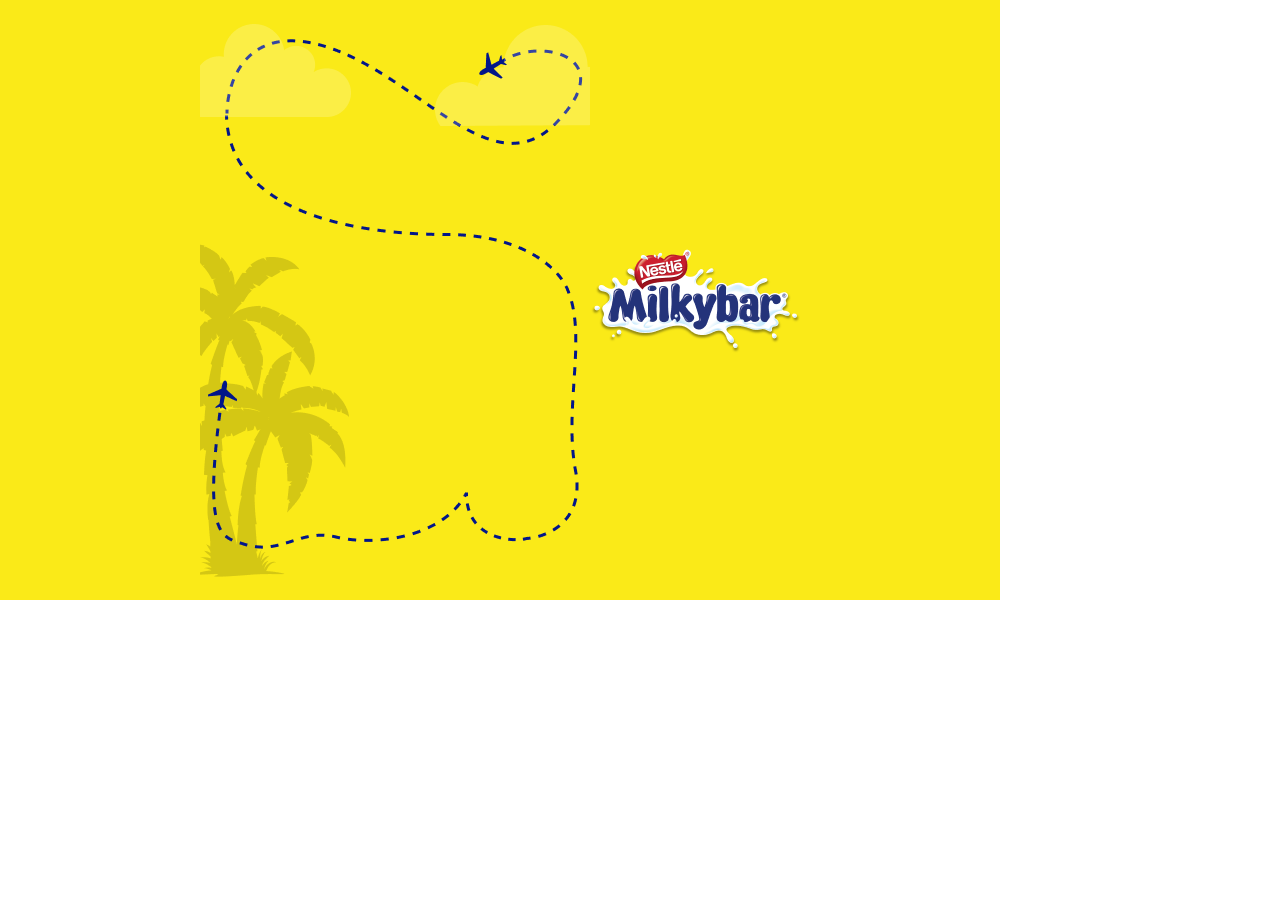
==== home.html @ a2ce2ce7 "camera added adding func" ====
<!DOCTYPE html>
<html lang="en">
<head>
    <meta charset="UTF-8">
    <meta name="viewport" content="width=device-width, initial-scale=1.0">
    <title>Document</title>
    <link rel="stylesheet" href="style.css">
</head>
<body>
    
<div class="image-container">
    <img src="assets/background.png">
    <img src="assets/milkybar-logo-01 1.png">
</div>
    
</body>
</html>
---- style.css ----
*{
    margin: 0;
    padding: 0;
    font-family: 'Poppins',sans-serif;
    box-sizing: border-box;
}
.hero{
    width: 100%;
    height: 200vh;
    background: #d1d1d1;
    display: flex;
    align-items: center;
    justify-content: center;
}
.card-main{
    width: 400px;
    height: 550px;
    top: -646px;
    left: 297px;
    border-radius: 23px;
    background: #fff;
    padding:40px ;
    border-radius: 23px;
    text-align: center;
    color: #333;
}
#video-wrap{
    position: relative;
}

#closeButton{
    
   top: 10px;
   right: 10px;
   z-index: 1;
   border: none;
  
  
}



canvas{
width: 350px;
height: 571px;
top: -646px;
left: 297px;
border-radius: 23px;
}

.image-container{
background-color: #FAEA18;
width: 100%;
height: 200vh;
display: flex;
align-items: center;
justify-content: center;
position: relative;
width: 1000px;
height: 600px;
}

.image{
    position: absolute;
    top: 10;
    left: 200;
    width: 50vh;
    height: 50vh;
}
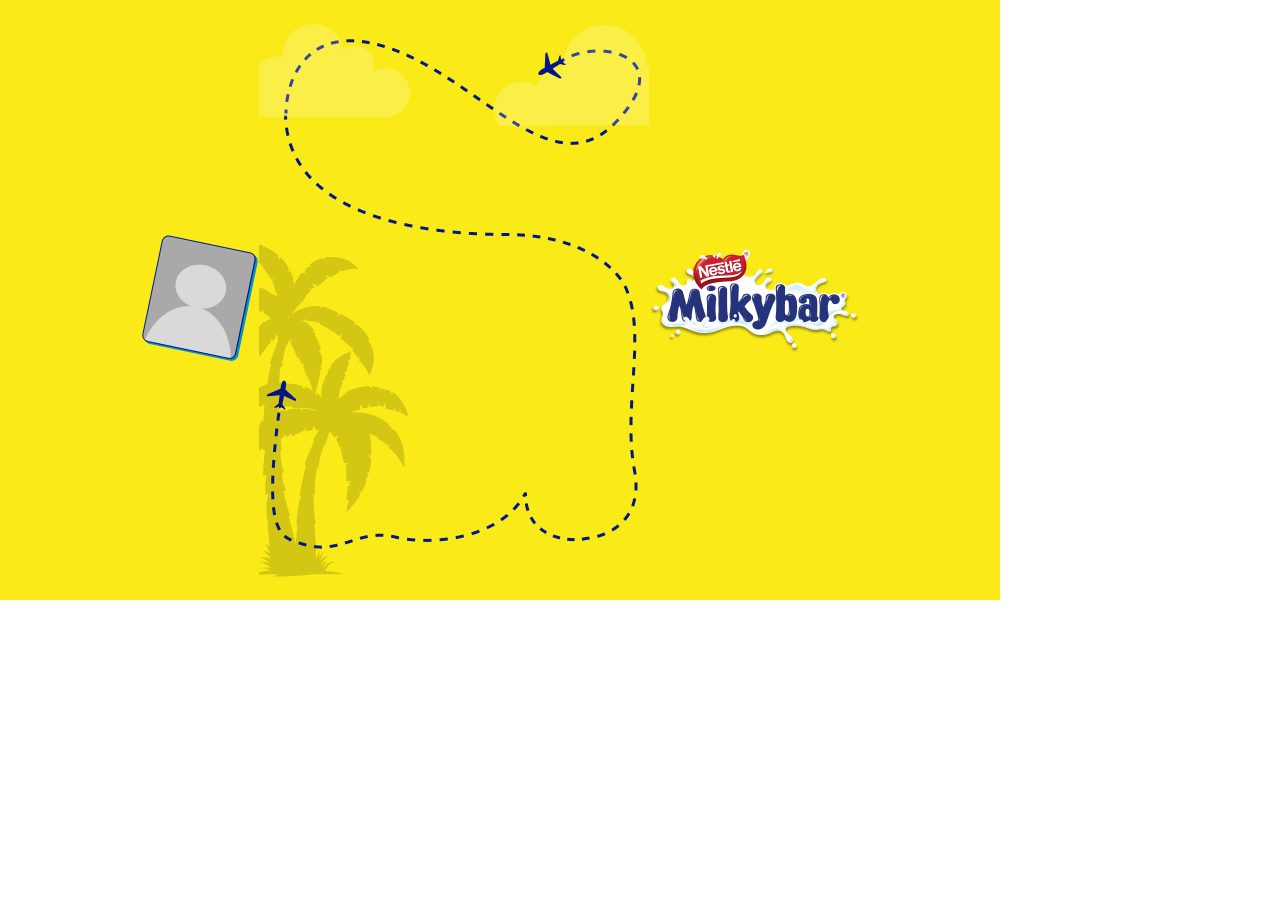
==== commit 192c6eed: "milkybarr2" ====
--- a/home.html
+++ b/home.html
@@ -9,7 +9,7 @@
 <body>
     
 <div class="image-container">
-    <img src="assets/background.png">
+  <a href="index.html"><img src="assets/profile photo.png"></a>  <img src="assets/background.png">
     <img src="assets/milkybar-logo-01 1.png">
 </div>
     
--- a/style.css
+++ b/style.css
@@ -4,15 +4,19 @@
     font-family: 'Poppins',sans-serif;
     box-sizing: border-box;
 }
-.hero{
+
+.hero
+{
     width: 100%;
-    height: 200vh;
+    height: 100vh;
     background: #d1d1d1;
     display: flex;
     align-items: center;
     justify-content: center;
 }
-.card-main{
+
+.card-main
+{
     width: 400px;
     height: 550px;
     top: -646px;
@@ -24,23 +28,22 @@
     text-align: center;
     color: #333;
 }
-#video-wrap{
+
+#video-wrap
+{
     position: relative;
 }
 
-#closeButton{
-    
-   top: 10px;
-   right: 10px;
-   z-index: 1;
-   border: none;
-  
-  
+#closeButton
+{
+    top: 10px;
+    right: 10px;
+    z-index: 1;
+    border: none;
 }
 
-
-
-canvas{
+canvas
+{
 width: 350px;
 height: 571px;
 top: -646px;
@@ -48,7 +51,8 @@
 border-radius: 23px;
 }
 
-.image-container{
+.image-container
+{
 background-color: #FAEA18;
 width: 100%;
 height: 200vh;
@@ -60,7 +64,8 @@
 height: 600px;
 }
 
-.image{
+.image
+{
     position: absolute;
     top: 10;
     left: 200;
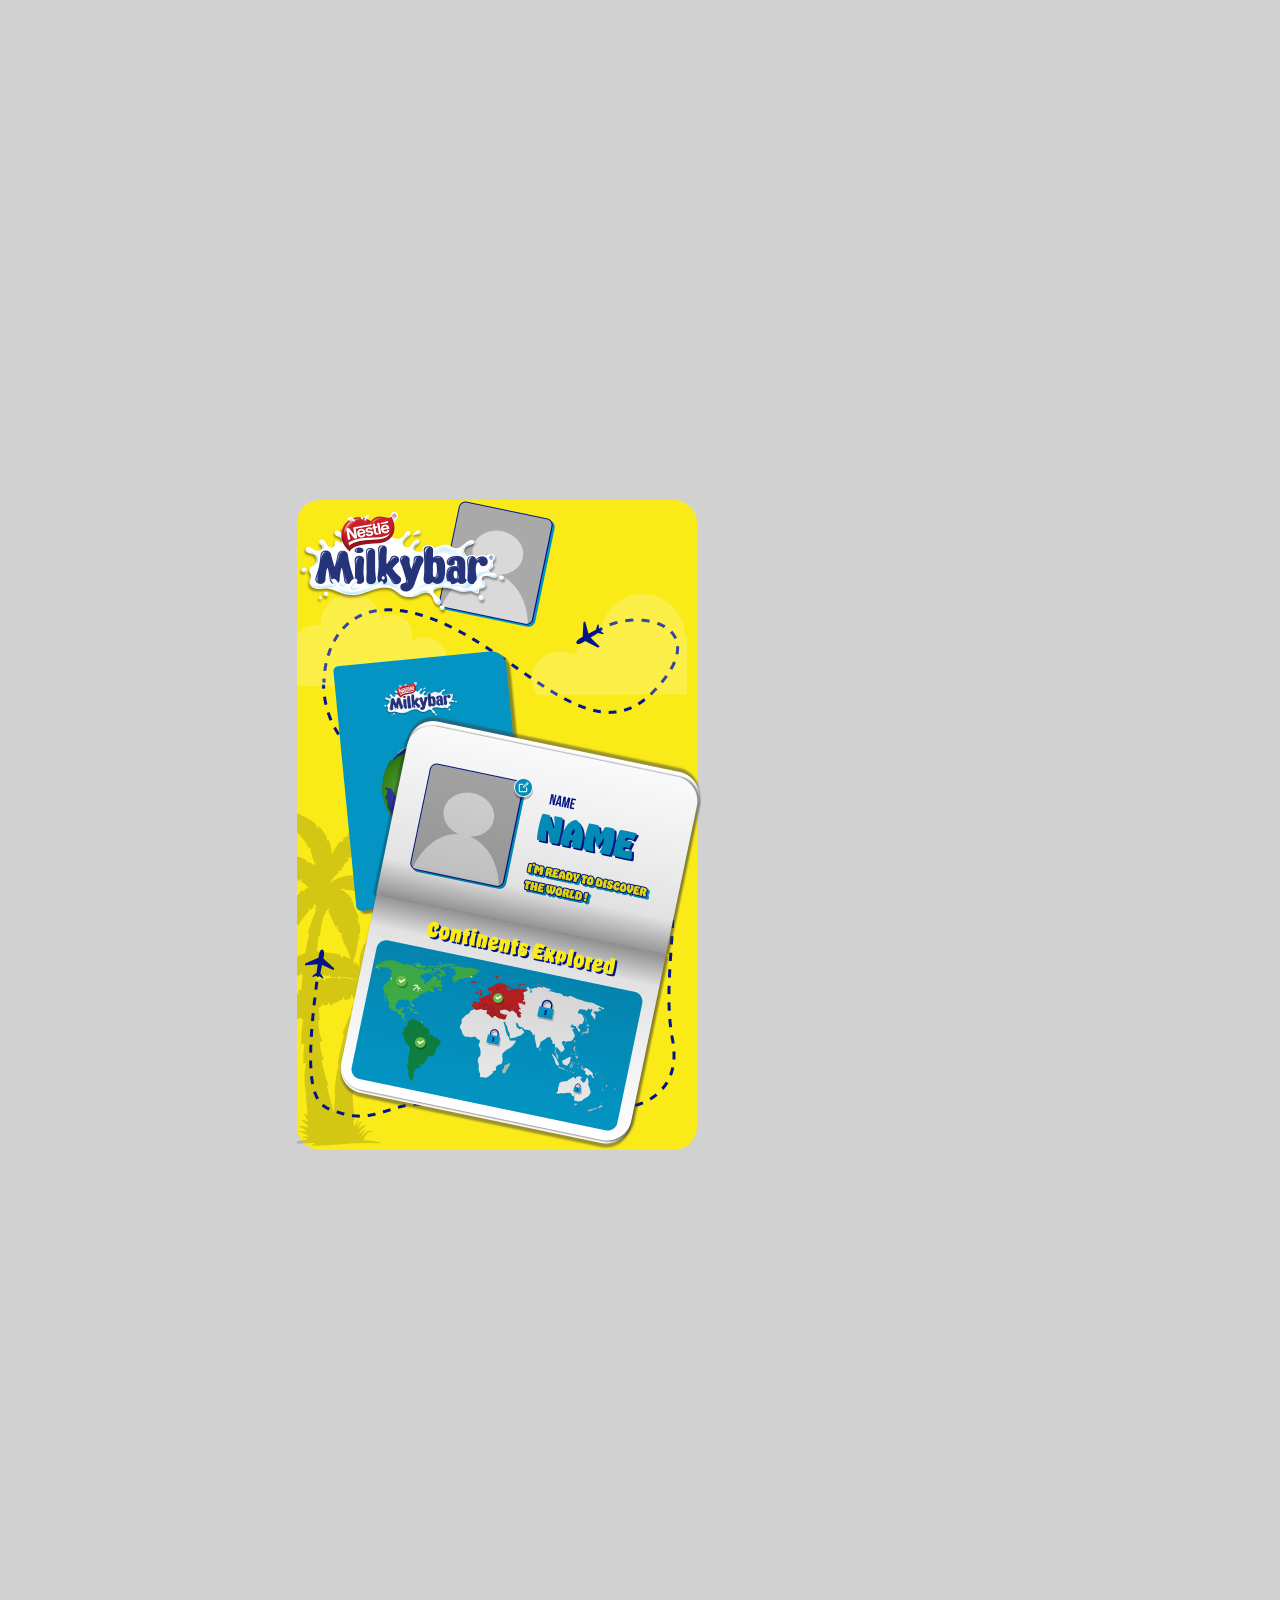
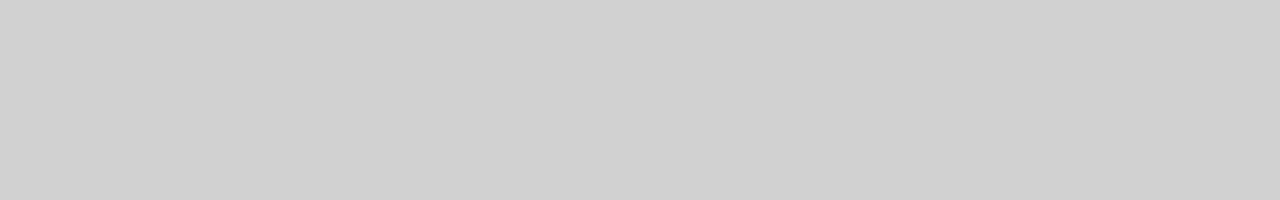
==== commit 239060b3: "placeholder now" ====
--- a/home.html
+++ b/home.html
@@ -7,11 +7,19 @@
     <link rel="stylesheet" href="style.css">
 </head>
 <body>
+    <div class="main">
+<div class="image-container">
+
     
-<div class="image-container">
-  <a href="index.html"><img src="assets/profile photo.png"></a>  <img src="assets/background.png">
-    <img src="assets/milkybar-logo-01 1.png">
+  <div class="bg"><img src="assets/background.png"></div>
+  
+    <div class="logo"><img src="assets/milkybar-logo-01 1.png"> </div>
+
+    <div class="passport"><img src="assets/passport.png"></div>
+
+    <div class="dp" <a href="index.html"><img src="assets/profile photo.png"></a></div>
+
 </div>
-    
+</div>    
 </body>
 </html>--- a/style.css
+++ b/style.css
@@ -15,6 +15,13 @@
     justify-content: center;
 }
 
+.main{
+    width: 100%;
+    height: 200vh;
+    background: #d1d1d1;
+    align-items: center;
+    justify-content: center;
+}
 .card-main
 {
     width: 400px;
@@ -29,17 +36,30 @@
     color: #333;
 }
 
+#video{
+    position: relative;
+    top: -372px;
+    border-radius: 30px;
+}
+
 #video-wrap
 {
-    position: relative;
+    position: absolute;
+}
+
+#snap{
+    position: absolute;
+    bottom: 200px;
+    left: 640px;
 }
 
 #closeButton
 {
-    top: 10px;
-    right: 10px;
+    position: absolute;
+    top: 100px;
+    right: 520px;
     z-index: 1;
-    border: none;
+    border:none;
 }
 
 canvas
@@ -51,24 +71,58 @@
 border-radius: 23px;
 }
 
+#enter-name{
+    position: absolute;
+    bottom: 136px;
+    right: 540px;
+    border: none;
+}
+
+#place{
+    position: absolute;
+    bottom: px;
+}
+#save-name{
+    position: absolute;
+    bottom: 52px;
+    right: 580px;
+    border: none;
+}
+
 .image-container
 {
 background-color: #FAEA18;
-width: 100%;
-height: 200vh;
-display: flex;
+width: 400px;
+height: 650px;
+position: relative;
+top: 500px;
+right: 120px;
+left: 297px;
+border-radius: 23px;
+
+text-align: center;
 align-items: center;
 justify-content: center;
-position: relative;
-width: 1000px;
-height: 600px;
+
 }
 
-.image
-{
+.bg{
     position: absolute;
-    top: 10;
-    left: 200;
-    width: 50vh;
-    height: 50vh;
+    bottom: 0px;
+}
+
+.logo{
+    position: absolute;
+    top: 10px;
+    right: 50pxpx;
+}
+
+.passport{
+    position: absolute;
+    width: 299.83px;
+height: 384.25px;
+top: 150.48px;
+left: 36.09px;
+rotate: -11.77 deg;
+
 }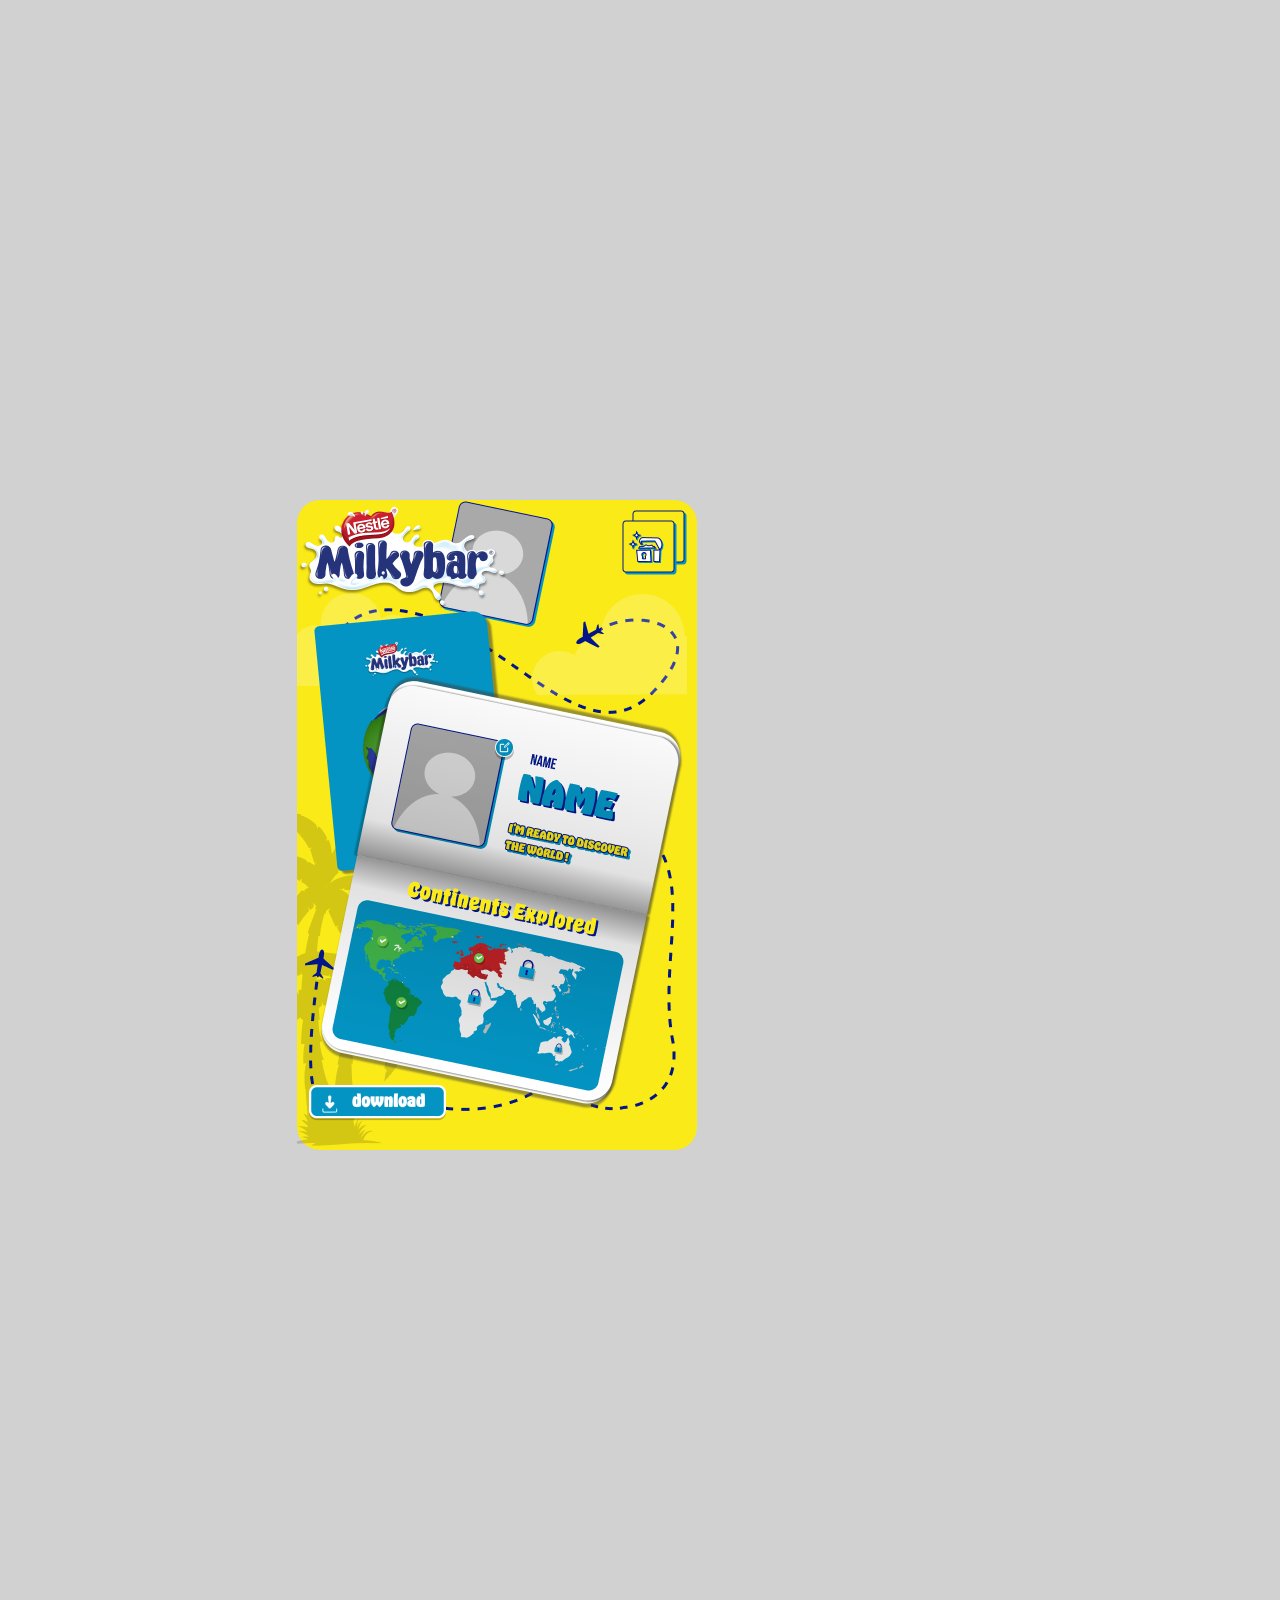
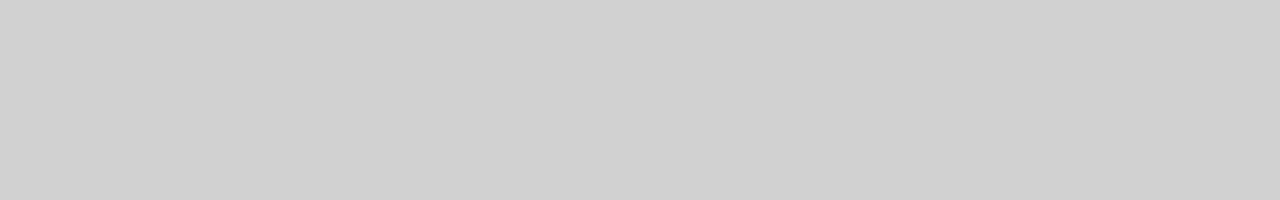
==== commit 13df1081: "home screen" ====
--- a/home.html
+++ b/home.html
@@ -11,13 +11,18 @@
 <div class="image-container">
 
     
-  <div class="bg"><img src="assets/background.png"></div>
-  
+    <div class="bg"><img src="assets/background.png"></div>
+
     <div class="logo"><img src="assets/milkybar-logo-01 1.png"> </div>
 
     <div class="passport"><img src="assets/passport.png"></div>
 
-    <div class="dp" <a href="index.html"><img src="assets/profile photo.png"></a></div>
+    <a href="index.html"><img src="assets/profile photo.png"> </a>
+
+    <div class="download"><img src="assets/Group 18 1.png"></div>
+
+    <div class="home-btn"><img src="assets/home-icon.png"></div>
+    <div class="sov"><img src="assets/sourvenirs.png"></div>
 
 </div>
 </div>    
--- a/style.css
+++ b/style.css
@@ -113,7 +113,7 @@
 
 .logo{
     position: absolute;
-    top: 10px;
+    top: 5px;
     right: 50pxpx;
 }
 
@@ -121,8 +121,30 @@
     position: absolute;
     width: 299.83px;
 height: 384.25px;
-top: 150.48px;
-left: 36.09px;
+top: 110.48px;
+left: 16.70px;
 rotate: -11.77 deg;
+}
+.dp{
+    position: relative;
+    top: 223px;
+    right: 189px;
+}
 
+.home-btn{
+    position: absolute;
+    top: 10px;
+    right: 10px;
+}
+
+.sov{
+    position: absolute;
+    top: 20px;
+    right: 20px;
+}
+
+.download{
+    position: absolute;
+    bottom: 25px;
+    left: 12px;
 }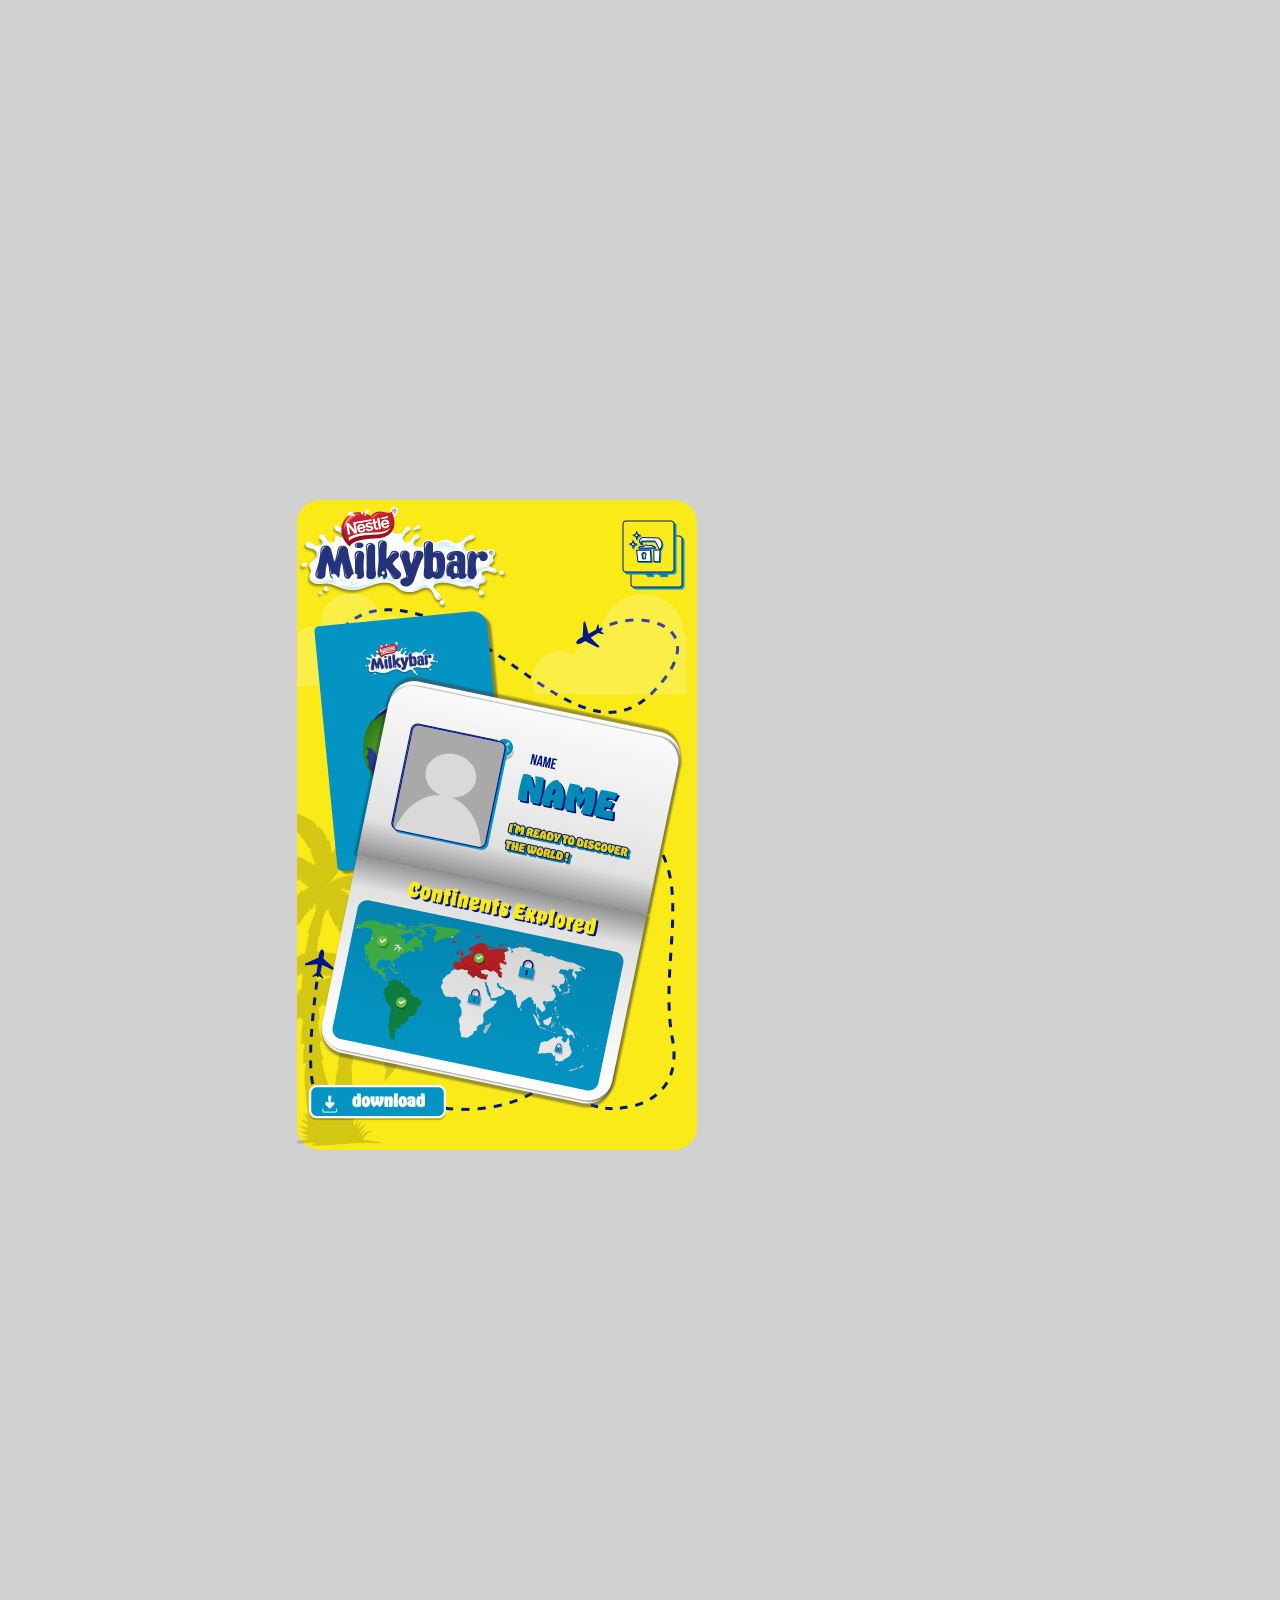
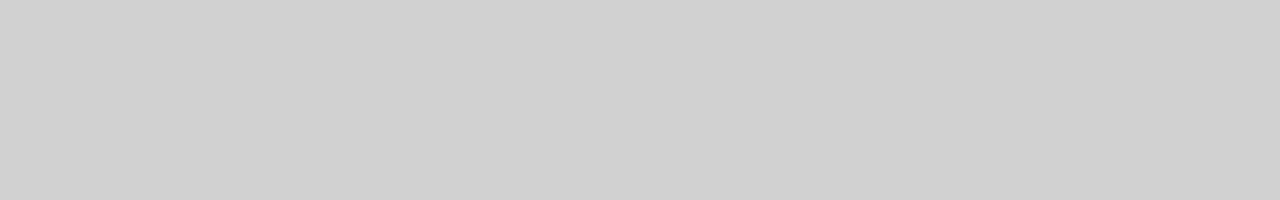
==== commit 142c6151: "home screen" ====
--- a/home.html
+++ b/home.html
@@ -17,7 +17,7 @@
 
     <div class="passport"><img src="assets/passport.png"></div>
 
-    <a href="index.html"><img src="assets/profile photo.png"> </a>
+    <a class="dp" href="index.html"><img src="assets/profile photo.png"> </a>
 
     <div class="download"><img src="assets/Group 18 1.png"></div>
 
--- a/style.css
+++ b/style.css
@@ -78,9 +78,10 @@
     border: none;
 }
 
-#place{
+.place{
     position: absolute;
-    bottom: px;
+    bottom: 16px;
+    right: 48px;
 }
 #save-name{
     position: absolute;
@@ -125,16 +126,17 @@
 left: 16.70px;
 rotate: -11.77 deg;
 }
+
 .dp{
     position: relative;
     top: 223px;
-    right: 189px;
+    right: 47px;
 }
 
 .home-btn{
     position: absolute;
-    top: 10px;
-    right: 10px;
+    top: 35px;
+    right: 12px;
 }
 
 .sov{
